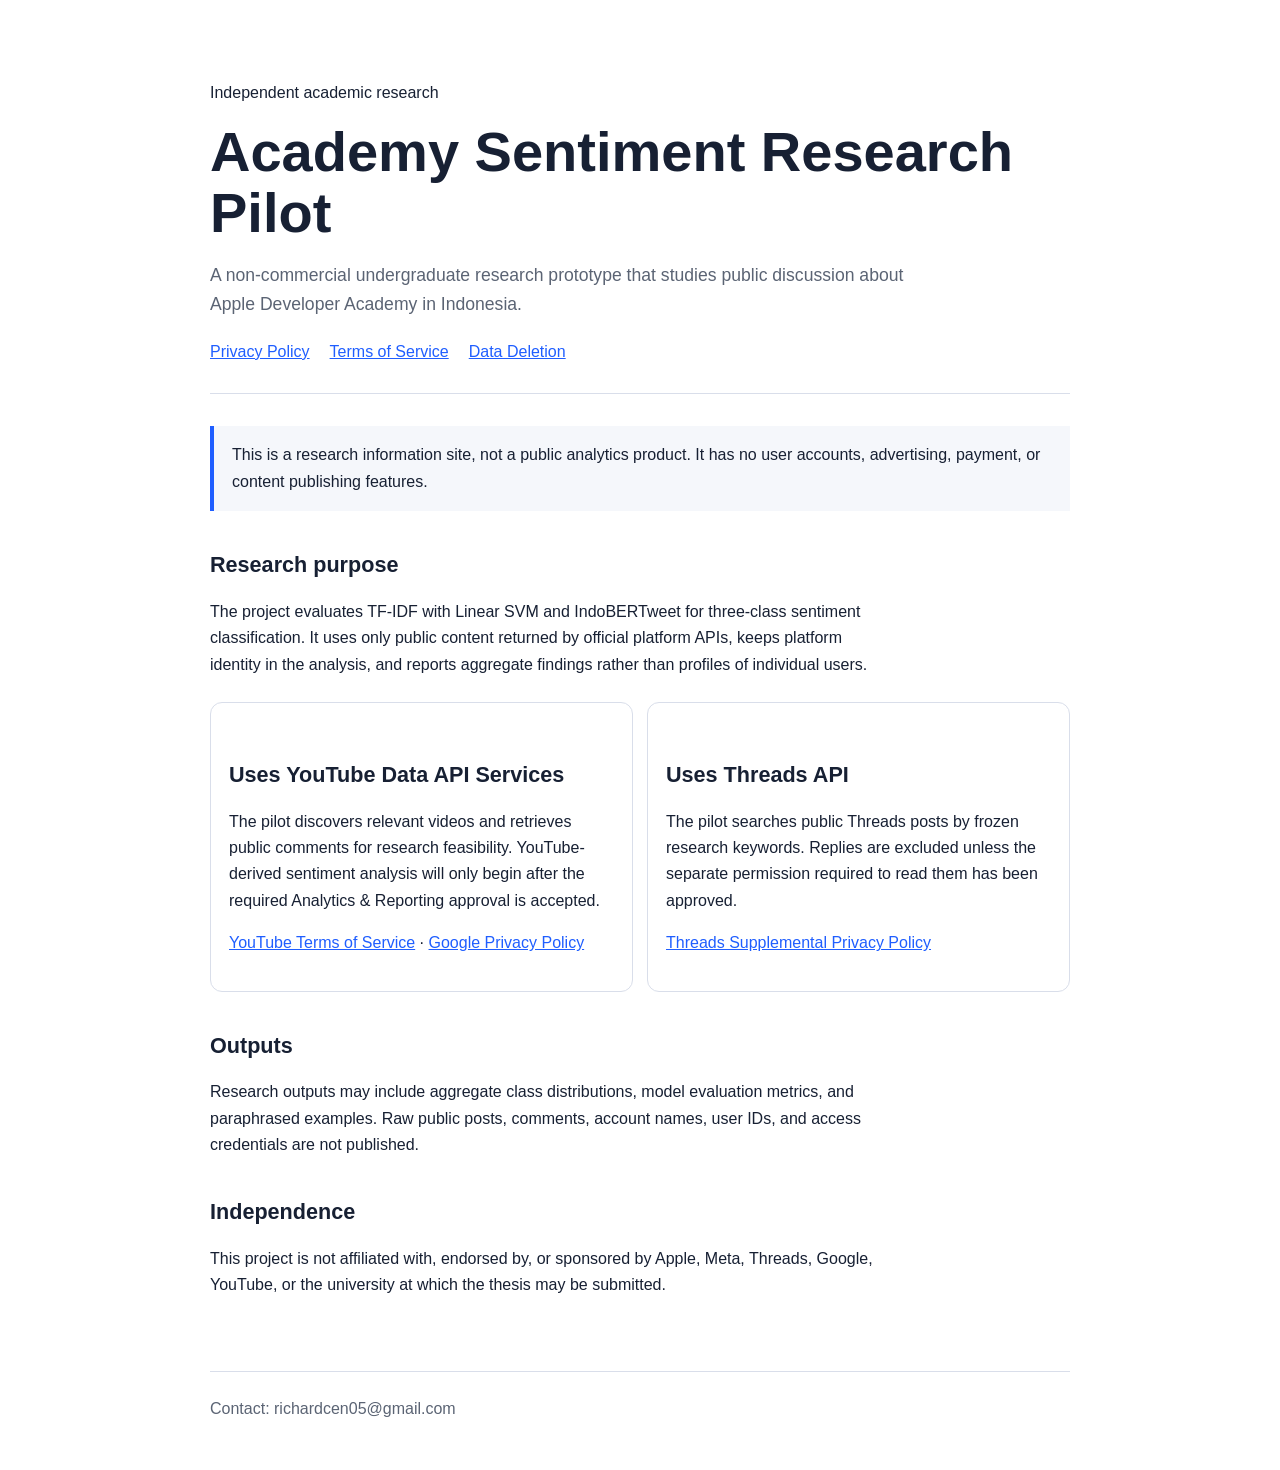
==== index.html @ 41d6d9d4 "Publish research privacy and data policies" ====
<!doctype html>
<html lang="en">
<head>
  <meta charset="utf-8">
  <meta name="viewport" content="width=device-width, initial-scale=1">
  <title>Academy Sentiment Research Pilot</title>
  <link rel="stylesheet" href="styles.css">
</head>
<body>
  <header>
    <p>Independent academic research</p>
    <h1>Academy Sentiment Research Pilot</h1>
    <p class="lede">A non-commercial undergraduate research prototype that studies public discussion about Apple Developer Academy in Indonesia.</p>
    <nav aria-label="Legal and policy pages">
      <a href="privacy.html">Privacy Policy</a>
      <a href="terms.html">Terms of Service</a>
      <a href="data-deletion.html">Data Deletion</a>
    </nav>
  </header>
  <main>
    <div class="notice">This is a research information site, not a public analytics product. It has no user accounts, advertising, payment, or content publishing features.</div>

    <h2>Research purpose</h2>
    <p>The project evaluates TF-IDF with Linear SVM and IndoBERTweet for three-class sentiment classification. It uses only public content returned by official platform APIs, keeps platform identity in the analysis, and reports aggregate findings rather than profiles of individual users.</p>

    <div class="service-list">
      <section class="service">
        <h2>Uses YouTube Data API Services</h2>
        <p>The pilot discovers relevant videos and retrieves public comments for research feasibility. YouTube-derived sentiment analysis will only begin after the required Analytics &amp; Reporting approval is accepted.</p>
        <p><a href="https://www.youtube.com/t/terms">YouTube Terms of Service</a> · <a href="https://policies.google.com/privacy">Google Privacy Policy</a></p>
      </section>
      <section class="service">
        <h2>Uses Threads API</h2>
        <p>The pilot searches public Threads posts by frozen research keywords. Replies are excluded unless the separate permission required to read them has been approved.</p>
        <p><a href="https://help.instagram.com/515230437301944">Threads Supplemental Privacy Policy</a></p>
      </section>
    </div>

    <h2>Outputs</h2>
    <p>Research outputs may include aggregate class distributions, model evaluation metrics, and paraphrased examples. Raw public posts, comments, account names, user IDs, and access credentials are not published.</p>

    <h2>Independence</h2>
    <p>This project is not affiliated with, endorsed by, or sponsored by Apple, Meta, Threads, Google, YouTube, or the university at which the thesis may be submitted.</p>
  </main>
  <footer>Contact: richardcen05@gmail.com</footer>
</body>
</html>
---- styles.css ----
:root {
  color-scheme: light;
  --ink: #172033;
  --muted: #5b6474;
  --line: #d9deea;
  --accent: #1f5eff;
  --surface: #f5f7fb;
}

* { box-sizing: border-box; }
body {
  margin: 0;
  color: var(--ink);
  background: #fff;
  font: 16px/1.65 -apple-system, BlinkMacSystemFont, "Segoe UI", sans-serif;
}
main, header, footer { width: min(860px, calc(100% - 40px)); margin: 0 auto; }
header { padding: 64px 0 28px; border-bottom: 1px solid var(--line); }
main { padding: 32px 0 56px; }
footer { padding: 24px 0 48px; border-top: 1px solid var(--line); color: var(--muted); }
h1 { margin: 0 0 12px; font-size: clamp(2rem, 7vw, 3.5rem); line-height: 1.08; }
h2 { margin: 36px 0 8px; font-size: 1.35rem; }
p, li { max-width: 75ch; }
a { color: var(--accent); }
nav { display: flex; flex-wrap: wrap; gap: 12px 20px; margin-top: 20px; }
.lede { color: var(--muted); font-size: 1.1rem; }
.notice { padding: 16px 18px; background: var(--surface); border-left: 4px solid var(--accent); }
.service-list { display: grid; grid-template-columns: repeat(auto-fit, minmax(220px, 1fr)); gap: 14px; margin: 24px 0; }
.service { padding: 18px; border: 1px solid var(--line); border-radius: 12px; }
code { background: var(--surface); padding: 2px 5px; border-radius: 4px; }
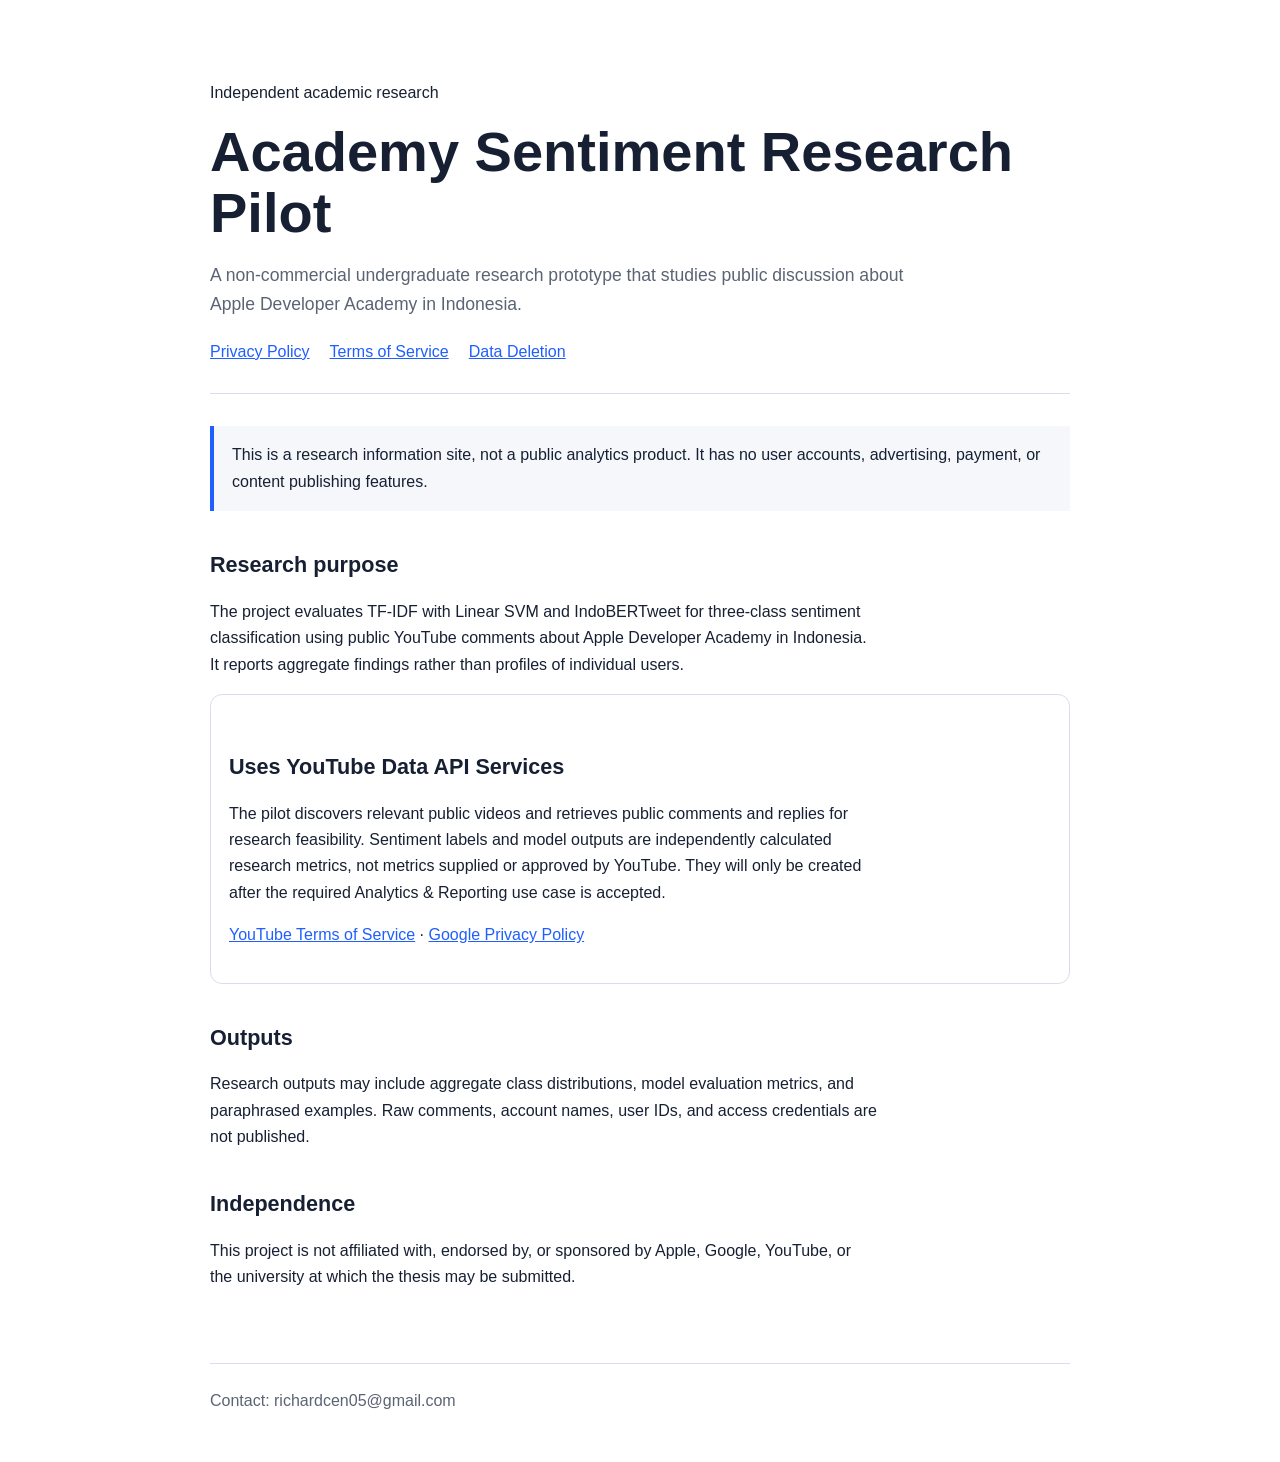
==== commit 8bccc6ef: "Align compliance site with YouTube-only research" ====
--- a/index.html
+++ b/index.html
@@ -21,26 +21,19 @@
     <div class="notice">This is a research information site, not a public analytics product. It has no user accounts, advertising, payment, or content publishing features.</div>
 
     <h2>Research purpose</h2>
-    <p>The project evaluates TF-IDF with Linear SVM and IndoBERTweet for three-class sentiment classification. It uses only public content returned by official platform APIs, keeps platform identity in the analysis, and reports aggregate findings rather than profiles of individual users.</p>
+    <p>The project evaluates TF-IDF with Linear SVM and IndoBERTweet for three-class sentiment classification using public YouTube comments about Apple Developer Academy in Indonesia. It reports aggregate findings rather than profiles of individual users.</p>
 
-    <div class="service-list">
-      <section class="service">
-        <h2>Uses YouTube Data API Services</h2>
-        <p>The pilot discovers relevant videos and retrieves public comments for research feasibility. YouTube-derived sentiment analysis will only begin after the required Analytics &amp; Reporting approval is accepted.</p>
-        <p><a href="https://www.youtube.com/t/terms">YouTube Terms of Service</a> · <a href="https://policies.google.com/privacy">Google Privacy Policy</a></p>
-      </section>
-      <section class="service">
-        <h2>Uses Threads API</h2>
-        <p>The pilot searches public Threads posts by frozen research keywords. Replies are excluded unless the separate permission required to read them has been approved.</p>
-        <p><a href="https://help.instagram.com/515230437301944">Threads Supplemental Privacy Policy</a></p>
-      </section>
-    </div>
+    <section class="service">
+      <h2>Uses YouTube Data API Services</h2>
+      <p>The pilot discovers relevant public videos and retrieves public comments and replies for research feasibility. Sentiment labels and model outputs are independently calculated research metrics, not metrics supplied or approved by YouTube. They will only be created after the required Analytics &amp; Reporting use case is accepted.</p>
+      <p><a href="https://www.youtube.com/t/terms">YouTube Terms of Service</a> · <a href="https://policies.google.com/privacy">Google Privacy Policy</a></p>
+    </section>
 
     <h2>Outputs</h2>
-    <p>Research outputs may include aggregate class distributions, model evaluation metrics, and paraphrased examples. Raw public posts, comments, account names, user IDs, and access credentials are not published.</p>
+    <p>Research outputs may include aggregate class distributions, model evaluation metrics, and paraphrased examples. Raw comments, account names, user IDs, and access credentials are not published.</p>
 
     <h2>Independence</h2>
-    <p>This project is not affiliated with, endorsed by, or sponsored by Apple, Meta, Threads, Google, YouTube, or the university at which the thesis may be submitted.</p>
+    <p>This project is not affiliated with, endorsed by, or sponsored by Apple, Google, YouTube, or the university at which the thesis may be submitted.</p>
   </main>
   <footer>Contact: richardcen05@gmail.com</footer>
 </body>
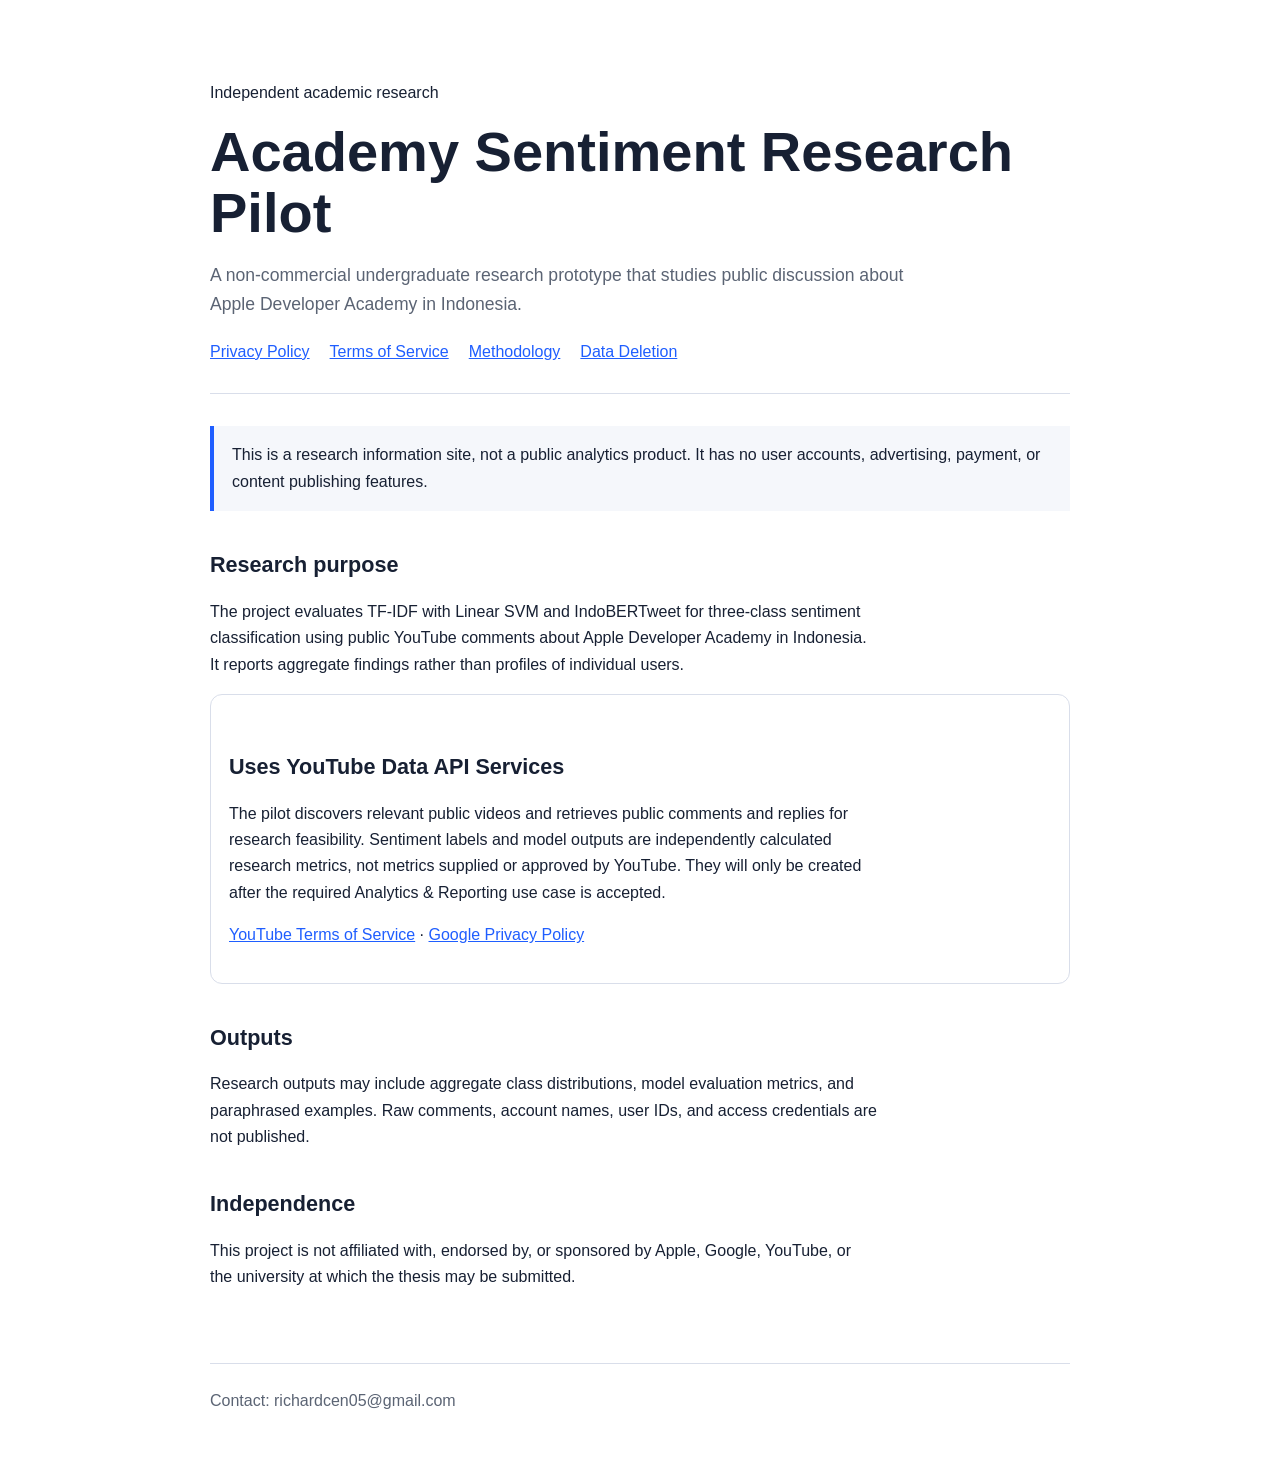
==== commit 6a43e7f4: "Add public research workflow evidence" ====
--- a/index.html
+++ b/index.html
@@ -14,6 +14,7 @@
     <nav aria-label="Legal and policy pages">
       <a href="privacy.html">Privacy Policy</a>
       <a href="terms.html">Terms of Service</a>
+      <a href="methodology.html">Methodology</a>
       <a href="data-deletion.html">Data Deletion</a>
     </nav>
   </header>
